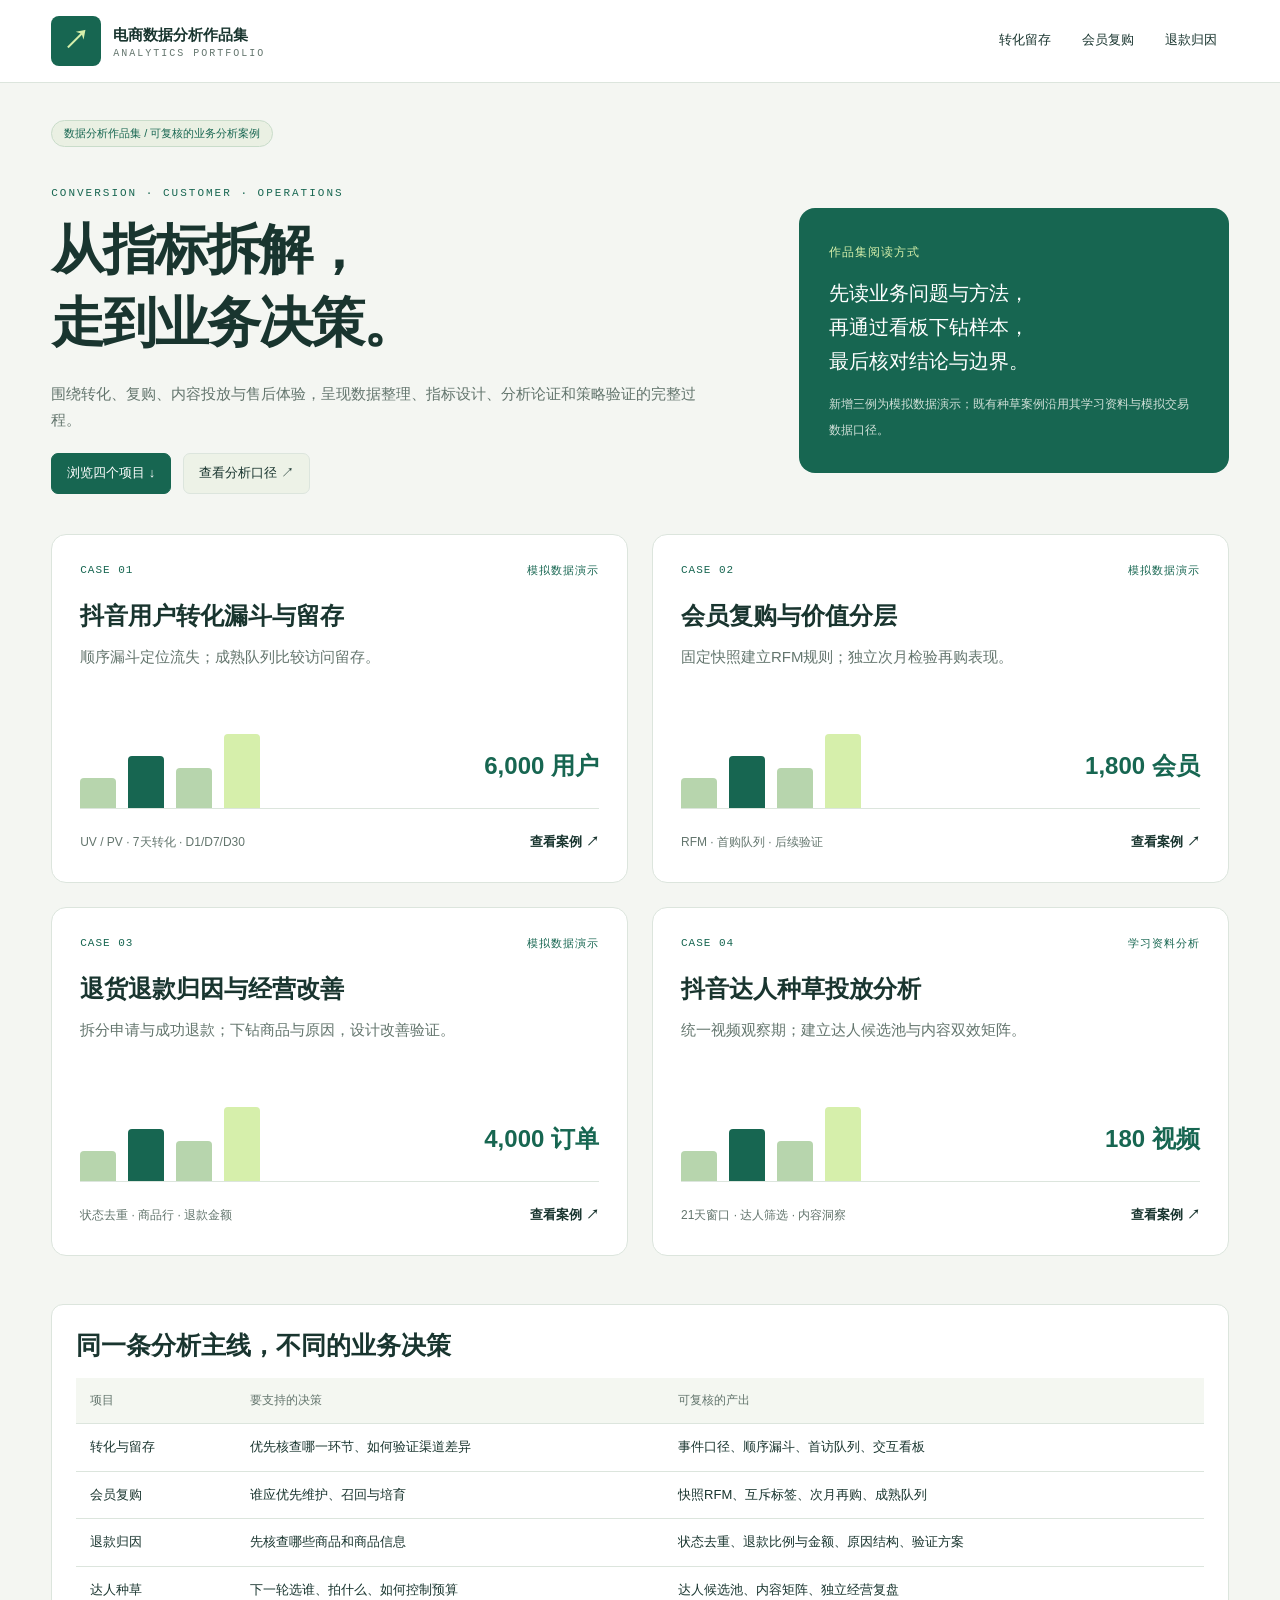
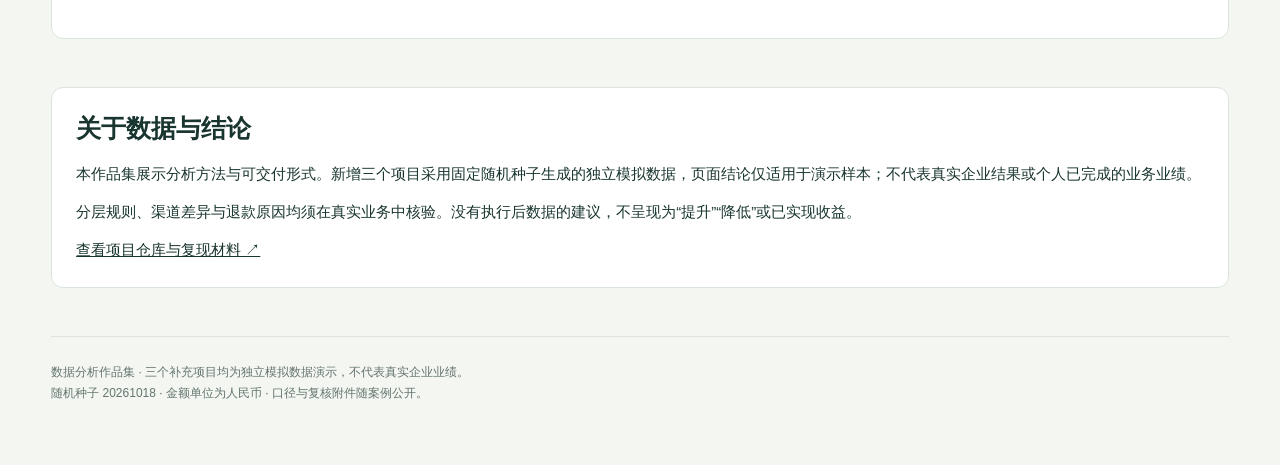
==== index.html @ 02dd7958 "Publish three synthetic analysis cases" ====
<!doctype html><html lang="zh-CN"><head><meta charset="utf-8"><meta name="viewport" content="width=device-width,initial-scale=1"><meta name="description" content="匿名化数据分析作品集；三个补充项目均为可复核的模拟数据演示。"><title>电商数据分析作品集｜业务案例与看板</title><link rel="stylesheet" href="style.css"></head><body><header><a class="brand" href="index.html"><b>↗</b><span>电商数据分析作品集<small>ANALYTICS PORTFOLIO</small></span></a><nav><a class="" href="funnel.html">转化留存</a><a class="" href="members.html">会员复购</a><a class="" href="refunds.html">退款归因</a></nav></header><main><div class="badge">数据分析作品集 / 可复核的业务分析案例</div><section class="hero hub-hero"><div><div class="eyebrow">CONVERSION · CUSTOMER · OPERATIONS</div><h1>从指标拆解，<br>走到业务决策。</h1><p>围绕转化、复购、内容投放与售后体验，呈现数据整理、指标设计、分析论证和策略验证的完整过程。</p><div class="actions"><a class="btn" href="#projects">浏览四个项目 ↓</a><a class="download" href="metric-definitions.md">查看分析口径 ↗</a></div></div><aside><span>作品集阅读方式</span><p>先读业务问题与方法，<br>再通过看板下钻样本，<br>最后核对结论与边界。</p><small>新增三例为模拟数据演示；既有种草案例沿用其学习资料与模拟交易数据口径。</small></aside></section><section id="projects" class="project-grid"><a class="project" href="funnel.html"><div class="project-top"><span>CASE 01</span><span>模拟数据演示</span></div><h2>抖音用户转化漏斗与留存</h2><p>顺序漏斗定位流失；成熟队列比较访问留存。</p><div class="mini-viz"><i style="height:36%"></i><i style="height:62%"></i><i style="height:48%"></i><i style="height:88%"></i><strong>6,000 用户</strong></div><div class="project-foot"><small>UV / PV · 7天转化 · D1/D7/D30</small><b>查看案例 ↗</b></div></a><a class="project" href="members.html"><div class="project-top"><span>CASE 02</span><span>模拟数据演示</span></div><h2>会员复购与价值分层</h2><p>固定快照建立RFM规则；独立次月检验再购表现。</p><div class="mini-viz"><i style="height:36%"></i><i style="height:62%"></i><i style="height:48%"></i><i style="height:88%"></i><strong>1,800 会员</strong></div><div class="project-foot"><small>RFM · 首购队列 · 后续验证</small><b>查看案例 ↗</b></div></a><a class="project" href="refunds.html"><div class="project-top"><span>CASE 03</span><span>模拟数据演示</span></div><h2>退货退款归因与经营改善</h2><p>拆分申请与成功退款；下钻商品与原因，设计改善验证。</p><div class="mini-viz"><i style="height:36%"></i><i style="height:62%"></i><i style="height:48%"></i><i style="height:88%"></i><strong>4,000 订单</strong></div><div class="project-foot"><small>状态去重 · 商品行 · 退款金额</small><b>查看案例 ↗</b></div></a><a class="project" href="https://oi-ctfsky.github.io/outdoor-seeding-analysis/"><div class="project-top"><span>CASE 04</span><span>学习资料分析</span></div><h2>抖音达人种草投放分析</h2><p>统一视频观察期；建立达人候选池与内容双效矩阵。</p><div class="mini-viz"><i style="height:36%"></i><i style="height:62%"></i><i style="height:48%"></i><i style="height:88%"></i><strong>180 视频</strong></div><div class="project-foot"><small>21天窗口 · 达人筛选 · 内容洞察</small><b>查看案例 ↗</b></div></a></section><section class="section panel"><h2>同一条分析主线，不同的业务决策</h2><div class="table-wrap"><table><thead><tr><th>项目</th><th>要支持的决策</th><th>可复核的产出</th></tr></thead><tbody><tr><td>转化与留存</td><td>优先核查哪一环节、如何验证渠道差异</td><td>事件口径、顺序漏斗、首访队列、交互看板</td></tr><tr><td>会员复购</td><td>谁应优先维护、召回与培育</td><td>快照RFM、互斥标签、次月再购、成熟队列</td></tr><tr><td>退款归因</td><td>先核查哪些商品和商品信息</td><td>状态去重、退款比例与金额、原因结构、验证方案</td></tr><tr><td>达人种草</td><td>下一轮选谁、拍什么、如何控制预算</td><td>达人候选池、内容矩阵、独立经营复盘</td></tr></tbody></table></div></section><section class="section panel"><h2>关于数据与结论</h2><p>本作品集展示分析方法与可交付形式。新增三个项目采用固定随机种子生成的独立模拟数据，页面结论仅适用于演示样本；不代表真实企业结果或个人已完成的业务业绩。</p><p>分层规则、渠道差异与退款原因均须在真实业务中核验。没有执行后数据的建议，不呈现为“提升”“降低”或已实现收益。</p><a href="https://github.com/OI-CTFsky/ecommerce-analysis-portfolio">查看项目仓库与复现材料 ↗</a></section><footer>数据分析作品集 · 三个补充项目均为独立模拟数据演示，不代表真实企业业绩。<br>随机种子 20261018 · 金额单位为人民币 · 口径与复核附件随案例公开。</footer></main></body></html>
---- style.css ----
:root{--bg:#f4f6f2;--ink:#19352f;--muted:#63756d;--green:#176651;--lime:#d6efab;--line:#dce5dd;--red:#a44335}*{box-sizing:border-box}html{scroll-behavior:smooth}body{margin:0;background:var(--bg);color:var(--ink);font:15px/1.75 'Microsoft YaHei','PingFang SC',sans-serif}a{color:inherit}header{position:sticky;top:0;z-index:10;background:#ffffffef;border-bottom:1px solid var(--line);padding:16px 4vw;display:flex;justify-content:space-between;align-items:center;backdrop-filter:blur(12px)}.brand{display:flex;align-items:center;gap:12px;text-decoration:none;font-weight:700}.brand>b{background:var(--green);color:var(--lime);padding:2px 12px;border-radius:8px;font-size:26px}.brand small{display:block;font:10px monospace;letter-spacing:2px;color:var(--muted)}nav{display:flex;gap:7px}nav a{font-size:13px;text-decoration:none;padding:7px 12px;border-radius:6px}nav a.active,nav a:hover{background:#e3eee4;color:var(--green)}main{max-width:1360px;padding:36px 4vw 60px;margin:auto}h1,h2,h3{line-height:1.35}h1{font-size:clamp(32px,4.3vw,54px);letter-spacing:-2px;margin:14px 0 22px}h2{font-size:25px;margin:0 0 15px}h3{font-size:17px;margin:0 0 12px}p{margin:12px 0}small,.note{font-size:12px;color:var(--muted)}.back{display:block;font-size:12px;color:var(--muted);margin-bottom:20px;text-decoration:none}.badge{font-size:11px;display:inline-block;border:1px solid #c9dcca;border-radius:30px;padding:3px 12px;color:var(--green);background:#eaf0e3}.eyebrow{font:11px monospace;color:var(--green);letter-spacing:2px}.hero{display:grid;grid-template-columns:1.6fr 1fr;gap:60px;padding:40px 0;align-items:center}.hero p{color:var(--muted);max-width:650px}.hero aside{padding:30px;border-radius:16px;background:var(--green);color:#fff}.hero aside span{font-size:12px;letter-spacing:1px;color:var(--lime)}.hero aside p{font-size:20px;line-height:1.7;color:white}.hero aside small{color:#d0e0d8}.actions{display:flex;align-items:center;gap:12px;flex-wrap:wrap;margin-top:20px}.btn,button,.download{font:inherit;border:1px solid var(--line);border-radius:7px;padding:8px 15px;background:white;color:var(--ink);cursor:pointer;text-decoration:none;font-size:13px}.btn{background:var(--green);color:white;border-color:var(--green)}.download{background:#edf2e7}.download:hover,button:hover{border-color:var(--green)}a:focus-visible,button:focus-visible,input:focus-visible,select:focus-visible{outline:3px solid #8bc4a5;outline-offset:3px}.kpis{display:grid;grid-template-columns:repeat(4,1fr);gap:15px;margin:20px 0}.kpi,.panel{background:white;border:1px solid var(--line);border-radius:12px;padding:24px}.kpi span{font-size:13px;color:var(--muted)}.kpi strong{display:block;font-size:31px;line-height:1.8;font-weight:600;letter-spacing:-1px}.kpi small{display:block}.toc{display:flex;gap:25px;flex-wrap:wrap;padding:18px 0;border-block:1px solid var(--line);font-size:13px}.toc a{text-decoration:none}.section{margin:48px 0;scroll-margin-top:100px}.section-head{display:flex;gap:16px;align-items:baseline;border-bottom:1px solid var(--line);margin-bottom:20px}.section-head>span{font:10px monospace;letter-spacing:1px;color:var(--green)}.two{display:grid;grid-template-columns:1fr 1fr;gap:20px}.finding{border-left:3px solid var(--green);padding:16px 24px;margin:20px 0;background:#e9f0e4;border-radius:0 9px 9px 0}.finding b{font-size:14px}.finding p{margin:7px 0}.table-wrap{overflow:auto;max-width:100%}table{border-collapse:collapse;width:100%;font-size:13px}th,td{text-align:left;padding:12px 14px;border-bottom:1px solid var(--line);vertical-align:top}th{font-size:12px;color:var(--muted);background:#f4f7f1;font-weight:500}tr:last-child td{border-bottom:0}td:first-child{font-weight:500}tr:hover td{background:#f5f8f2}.filters{display:flex;align-items:end;gap:12px;flex-wrap:wrap;padding:20px;border:1px solid var(--line);border-radius:12px;background:white}label{display:block;font-size:12px;color:var(--muted)}input,select{display:block;font:inherit;font-size:13px;color:var(--ink);background:white;border:1px solid #cddbd0;padding:9px 10px;border-radius:6px;min-width:140px;margin-top:5px}input[type=search]{min-width:230px}.error{color:var(--red)}.empty{padding:45px;text-align:center;color:var(--muted)}.chart-panel{background:white;border:1px solid var(--line);padding:24px;border-radius:12px;margin:20px 0}.bar-row{display:grid;grid-template-columns:140px 1fr 125px;gap:12px;align-items:center;margin:17px 0;font-size:13px}.bar-track{height:25px;background:#edf3e8;border-radius:4px;overflow:hidden}.bar-track i{display:block;background:var(--green);height:100%;border-radius:4px;min-width:1px}.bar-value{text-align:right;font-variant-numeric:tabular-nums}.bar-row small{display:block}.bar-button{border:0;padding:0;text-align:left;background:transparent;color:var(--green);text-decoration:underline}.drill{border:0;padding:0;background:transparent;color:var(--green);font-size:13px;text-decoration:underline;text-underline-offset:3px}.tag{background:#e8efe2;color:var(--green);border-radius:15px;padding:3px 10px;font-size:11px}.heat{display:block;padding:7px 12px;border-radius:4px;white-space:nowrap;font-variant-numeric:tabular-nums}.pill-tabs{display:flex;gap:6px;margin:15px 0;flex-wrap:wrap}.pill-tabs button.active{color:white;background:var(--green);border-color:var(--green)}details{margin:20px 0}summary{cursor:pointer;color:var(--green);font-size:14px}.pager{display:flex;gap:15px;align-items:center;margin:15px 0}.project-grid{display:grid;grid-template-columns:1fr 1fr;gap:24px;scroll-margin-top:100px}.project{display:block;text-decoration:none;background:white;border:1px solid var(--line);border-radius:15px;padding:28px;transition:transform .15s,box-shadow .15s}.project:hover{transform:translateY(-3px);box-shadow:0 10px 25px #21442c12}.project-top,.project-foot{display:flex;justify-content:space-between;gap:12px;align-items:center}.project-top{font:11px monospace;color:var(--green);letter-spacing:1px}.project h2{margin:22px 0 12px;font-size:24px}.project p{color:var(--muted);min-height:50px}.project-foot b{font-size:13px;white-space:nowrap}.mini-viz{display:flex;gap:12px;height:100px;align-items:end;padding:15px 0 0;margin:15px 0 22px;border-bottom:1px solid var(--line)}.mini-viz i{width:36px;background:#b7d5ad;border-radius:4px 4px 0 0}.mini-viz i:nth-child(2){background:var(--green)}.mini-viz i:nth-child(4){background:var(--lime)}.mini-viz strong{margin-left:auto;align-self:center;font-size:24px;color:var(--green)}footer{padding-top:25px;border-top:1px solid var(--line);font-size:12px;color:var(--muted)}#detail{scroll-margin-top:100px}#detail:empty{display:none}.negative{color:var(--red)}@media(max-width:900px){.hero{grid-template-columns:1fr;gap:20px}.hero aside p{font-size:17px}.kpis{grid-template-columns:1fr 1fr}.two{grid-template-columns:1fr}header{align-items:start;gap:10px}.brand small{display:none}.brand{font-size:13px}nav a{padding:5px;font-size:12px}.project-grid{gap:14px}.project{padding:20px}.project h2{font-size:21px}.project-foot{align-items:start;flex-direction:column}}@media(max-width:600px){main{padding:25px 16px}.hero{padding:25px 0}.hero aside{padding:22px}.project-grid{grid-template-columns:1fr}.kpi,.panel,.chart-panel{padding:17px}.kpi strong{font-size:24px}.kpis{gap:9px}.section-head{display:block}.section-head h2{font-size:22px;margin-top:8px}.bar-row{grid-template-columns:100px 1fr 90px;gap:8px;font-size:12px}.toc{gap:15px}.brand>b{font-size:18px;padding:3px 8px}nav{gap:2px}.filters input,.filters select{min-width:120px}.filters{padding:15px}.hub-hero h1{font-size:39px}.section{margin:36px 0}th,td{padding:10px;white-space:nowrap}}@media print{header,.toc,.actions,.filters,button,.back{display:none!important}body{background:white;font-size:11px}main{padding:0;max-width:none}.hero{gap:20px;grid-template-columns:1.3fr 1fr;padding:10px 0}h1{font-size:30px}.hero aside p{font-size:14px}.hero aside{background:#edf2e7;color:#19352f}.hero aside p,.hero aside small{color:#19352f}.section{margin:22px 0}.panel,.chart-panel,.finding{break-inside:avoid}.kpi{padding:12px}.kpi strong{font-size:23px}table{font-size:10px}th,td{padding:7px}a{text-decoration:none}.two{grid-template-columns:1fr}.kpis{grid-template-columns:repeat(4,1fr)}}
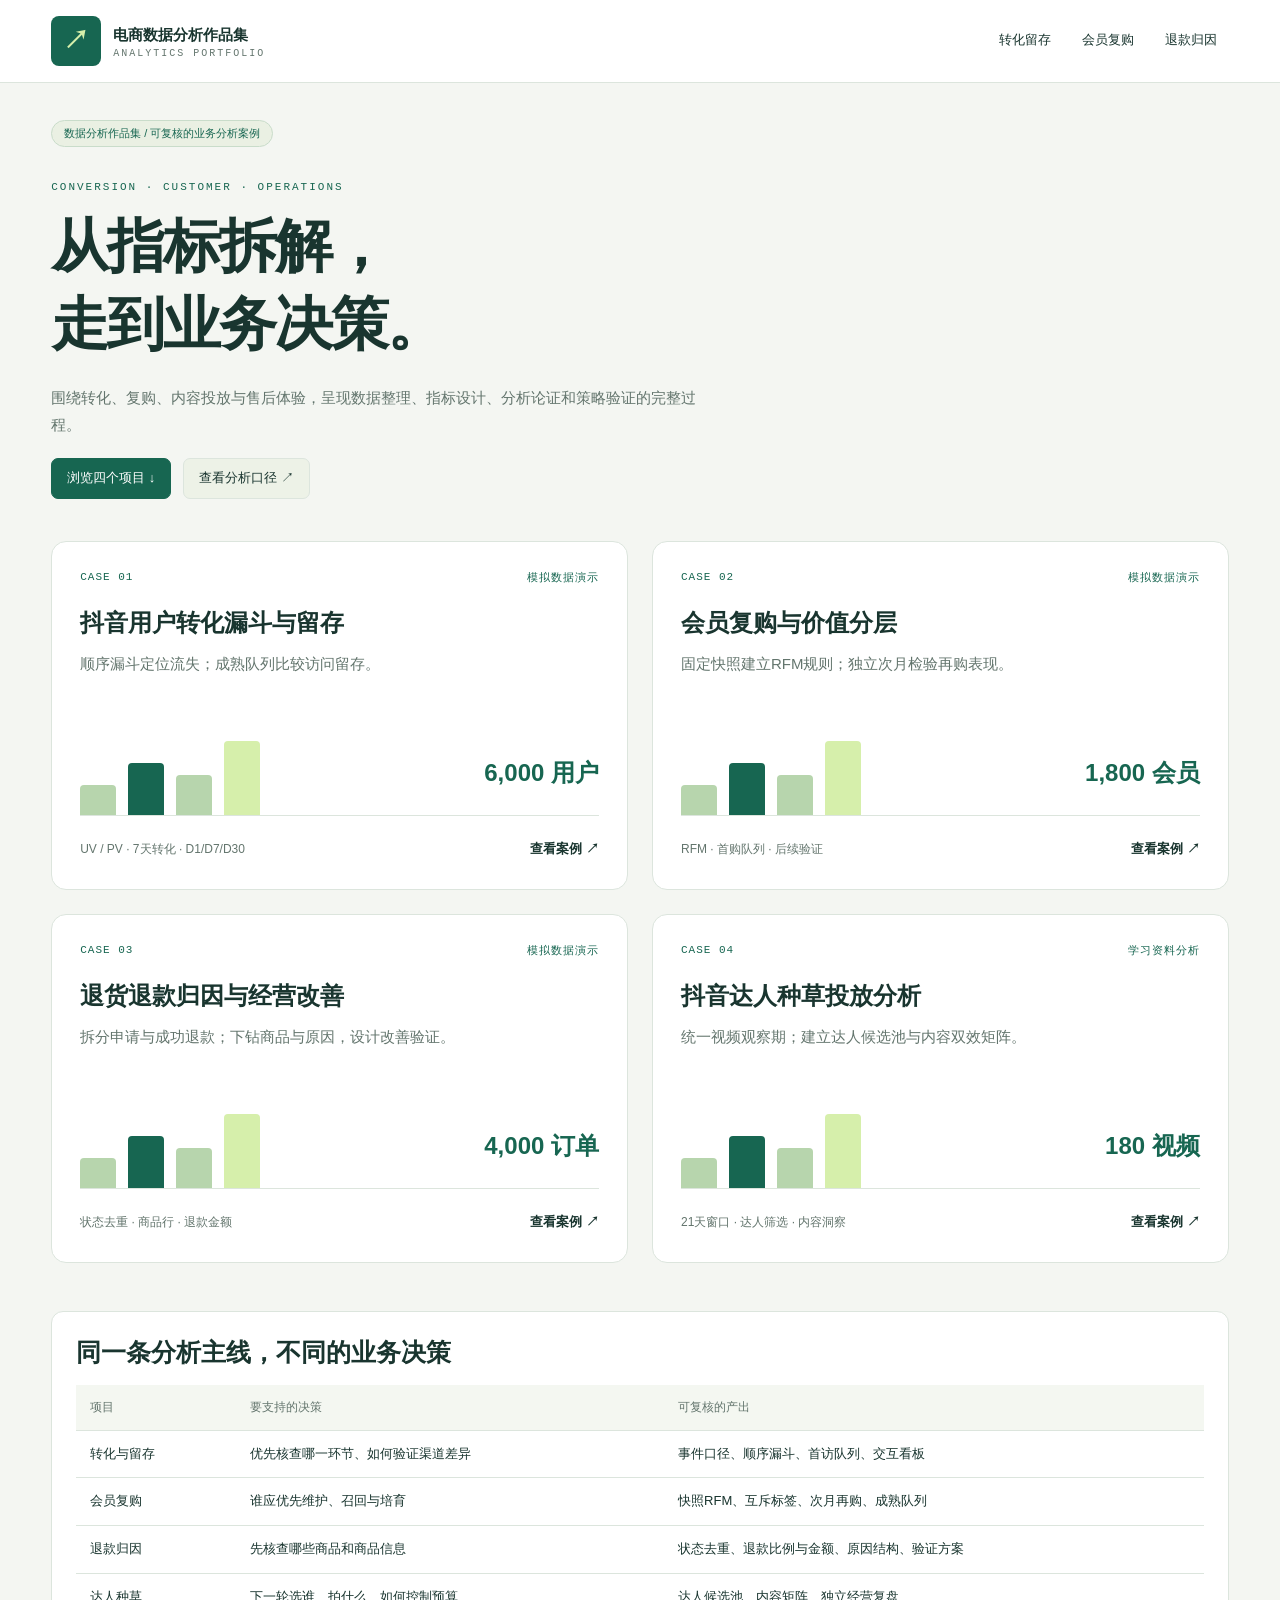
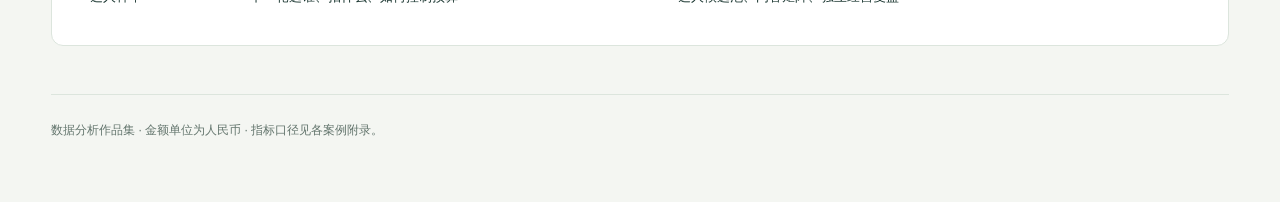
==== commit e12dbb3b: "Simplify portfolio presentation" ====
--- a/index.html
+++ b/index.html
@@ -1 +1 @@
-<!doctype html><html lang="zh-CN"><head><meta charset="utf-8"><meta name="viewport" content="width=device-width,initial-scale=1"><meta name="description" content="匿名化数据分析作品集；三个补充项目均为可复核的模拟数据演示。"><title>电商数据分析作品集｜业务案例与看板</title><link rel="stylesheet" href="style.css"></head><body><header><a class="brand" href="index.html"><b>↗</b><span>电商数据分析作品集<small>ANALYTICS PORTFOLIO</small></span></a><nav><a class="" href="funnel.html">转化留存</a><a class="" href="members.html">会员复购</a><a class="" href="refunds.html">退款归因</a></nav></header><main><div class="badge">数据分析作品集 / 可复核的业务分析案例</div><section class="hero hub-hero"><div><div class="eyebrow">CONVERSION · CUSTOMER · OPERATIONS</div><h1>从指标拆解，<br>走到业务决策。</h1><p>围绕转化、复购、内容投放与售后体验，呈现数据整理、指标设计、分析论证和策略验证的完整过程。</p><div class="actions"><a class="btn" href="#projects">浏览四个项目 ↓</a><a class="download" href="metric-definitions.md">查看分析口径 ↗</a></div></div><aside><span>作品集阅读方式</span><p>先读业务问题与方法，<br>再通过看板下钻样本，<br>最后核对结论与边界。</p><small>新增三例为模拟数据演示；既有种草案例沿用其学习资料与模拟交易数据口径。</small></aside></section><section id="projects" class="project-grid"><a class="project" href="funnel.html"><div class="project-top"><span>CASE 01</span><span>模拟数据演示</span></div><h2>抖音用户转化漏斗与留存</h2><p>顺序漏斗定位流失；成熟队列比较访问留存。</p><div class="mini-viz"><i style="height:36%"></i><i style="height:62%"></i><i style="height:48%"></i><i style="height:88%"></i><strong>6,000 用户</strong></div><div class="project-foot"><small>UV / PV · 7天转化 · D1/D7/D30</small><b>查看案例 ↗</b></div></a><a class="project" href="members.html"><div class="project-top"><span>CASE 02</span><span>模拟数据演示</span></div><h2>会员复购与价值分层</h2><p>固定快照建立RFM规则；独立次月检验再购表现。</p><div class="mini-viz"><i style="height:36%"></i><i style="height:62%"></i><i style="height:48%"></i><i style="height:88%"></i><strong>1,800 会员</strong></div><div class="project-foot"><small>RFM · 首购队列 · 后续验证</small><b>查看案例 ↗</b></div></a><a class="project" href="refunds.html"><div class="project-top"><span>CASE 03</span><span>模拟数据演示</span></div><h2>退货退款归因与经营改善</h2><p>拆分申请与成功退款；下钻商品与原因，设计改善验证。</p><div class="mini-viz"><i style="height:36%"></i><i style="height:62%"></i><i style="height:48%"></i><i style="height:88%"></i><strong>4,000 订单</strong></div><div class="project-foot"><small>状态去重 · 商品行 · 退款金额</small><b>查看案例 ↗</b></div></a><a class="project" href="https://oi-ctfsky.github.io/outdoor-seeding-analysis/"><div class="project-top"><span>CASE 04</span><span>学习资料分析</span></div><h2>抖音达人种草投放分析</h2><p>统一视频观察期；建立达人候选池与内容双效矩阵。</p><div class="mini-viz"><i style="height:36%"></i><i style="height:62%"></i><i style="height:48%"></i><i style="height:88%"></i><strong>180 视频</strong></div><div class="project-foot"><small>21天窗口 · 达人筛选 · 内容洞察</small><b>查看案例 ↗</b></div></a></section><section class="section panel"><h2>同一条分析主线，不同的业务决策</h2><div class="table-wrap"><table><thead><tr><th>项目</th><th>要支持的决策</th><th>可复核的产出</th></tr></thead><tbody><tr><td>转化与留存</td><td>优先核查哪一环节、如何验证渠道差异</td><td>事件口径、顺序漏斗、首访队列、交互看板</td></tr><tr><td>会员复购</td><td>谁应优先维护、召回与培育</td><td>快照RFM、互斥标签、次月再购、成熟队列</td></tr><tr><td>退款归因</td><td>先核查哪些商品和商品信息</td><td>状态去重、退款比例与金额、原因结构、验证方案</td></tr><tr><td>达人种草</td><td>下一轮选谁、拍什么、如何控制预算</td><td>达人候选池、内容矩阵、独立经营复盘</td></tr></tbody></table></div></section><section class="section panel"><h2>关于数据与结论</h2><p>本作品集展示分析方法与可交付形式。新增三个项目采用固定随机种子生成的独立模拟数据，页面结论仅适用于演示样本；不代表真实企业结果或个人已完成的业务业绩。</p><p>分层规则、渠道差异与退款原因均须在真实业务中核验。没有执行后数据的建议，不呈现为“提升”“降低”或已实现收益。</p><a href="https://github.com/OI-CTFsky/ecommerce-analysis-portfolio">查看项目仓库与复现材料 ↗</a></section><footer>数据分析作品集 · 三个补充项目均为独立模拟数据演示，不代表真实企业业绩。<br>随机种子 20261018 · 金额单位为人民币 · 口径与复核附件随案例公开。</footer></main></body></html>+<!doctype html><html lang="zh-CN"><head><meta charset="utf-8"><meta name="viewport" content="width=device-width,initial-scale=1"><meta name="description" content="电商数据分析作品集：转化留存、会员复购、退款归因与达人投放。"><title>电商数据分析作品集｜业务案例与看板</title><link rel="stylesheet" href="style.css"></head><body><header><a class="brand" href="index.html"><b>↗</b><span>电商数据分析作品集<small>ANALYTICS PORTFOLIO</small></span></a><nav><a class="" href="funnel.html">转化留存</a><a class="" href="members.html">会员复购</a><a class="" href="refunds.html">退款归因</a></nav></header><main><div class="badge">数据分析作品集 / 可复核的业务分析案例</div><section class="hero hub-hero"><div><div class="eyebrow">CONVERSION · CUSTOMER · OPERATIONS</div><h1>从指标拆解，<br>走到业务决策。</h1><p>围绕转化、复购、内容投放与售后体验，呈现数据整理、指标设计、分析论证和策略验证的完整过程。</p><div class="actions"><a class="btn" href="#projects">浏览四个项目 ↓</a><a class="download" href="metric-definitions.md">查看分析口径 ↗</a></div></div></section><section id="projects" class="project-grid"><a class="project" href="funnel.html"><div class="project-top"><span>CASE 01</span><span>模拟数据演示</span></div><h2>抖音用户转化漏斗与留存</h2><p>顺序漏斗定位流失；成熟队列比较访问留存。</p><div class="mini-viz"><i style="height:36%"></i><i style="height:62%"></i><i style="height:48%"></i><i style="height:88%"></i><strong>6,000 用户</strong></div><div class="project-foot"><small>UV / PV · 7天转化 · D1/D7/D30</small><b>查看案例 ↗</b></div></a><a class="project" href="members.html"><div class="project-top"><span>CASE 02</span><span>模拟数据演示</span></div><h2>会员复购与价值分层</h2><p>固定快照建立RFM规则；独立次月检验再购表现。</p><div class="mini-viz"><i style="height:36%"></i><i style="height:62%"></i><i style="height:48%"></i><i style="height:88%"></i><strong>1,800 会员</strong></div><div class="project-foot"><small>RFM · 首购队列 · 后续验证</small><b>查看案例 ↗</b></div></a><a class="project" href="refunds.html"><div class="project-top"><span>CASE 03</span><span>模拟数据演示</span></div><h2>退货退款归因与经营改善</h2><p>拆分申请与成功退款；下钻商品与原因，设计改善验证。</p><div class="mini-viz"><i style="height:36%"></i><i style="height:62%"></i><i style="height:48%"></i><i style="height:88%"></i><strong>4,000 订单</strong></div><div class="project-foot"><small>状态去重 · 商品行 · 退款金额</small><b>查看案例 ↗</b></div></a><a class="project" href="https://oi-ctfsky.github.io/outdoor-seeding-analysis/"><div class="project-top"><span>CASE 04</span><span>学习资料分析</span></div><h2>抖音达人种草投放分析</h2><p>统一视频观察期；建立达人候选池与内容双效矩阵。</p><div class="mini-viz"><i style="height:36%"></i><i style="height:62%"></i><i style="height:48%"></i><i style="height:88%"></i><strong>180 视频</strong></div><div class="project-foot"><small>21天窗口 · 达人筛选 · 内容洞察</small><b>查看案例 ↗</b></div></a></section><section class="section panel"><h2>同一条分析主线，不同的业务决策</h2><div class="table-wrap"><table><thead><tr><th>项目</th><th>要支持的决策</th><th>可复核的产出</th></tr></thead><tbody><tr><td>转化与留存</td><td>优先核查哪一环节、如何验证渠道差异</td><td>事件口径、顺序漏斗、首访队列、交互看板</td></tr><tr><td>会员复购</td><td>谁应优先维护、召回与培育</td><td>快照RFM、互斥标签、次月再购、成熟队列</td></tr><tr><td>退款归因</td><td>先核查哪些商品和商品信息</td><td>状态去重、退款比例与金额、原因结构、验证方案</td></tr><tr><td>达人种草</td><td>下一轮选谁、拍什么、如何控制预算</td><td>达人候选池、内容矩阵、独立经营复盘</td></tr></tbody></table></div></section><footer>数据分析作品集 · 金额单位为人民币 · 指标口径见各案例附录。</footer></main></body></html>
--- a/style.css
+++ b/style.css
@@ -1 +1,3 @@
 :root{--bg:#f4f6f2;--ink:#19352f;--muted:#63756d;--green:#176651;--lime:#d6efab;--line:#dce5dd;--red:#a44335}*{box-sizing:border-box}html{scroll-behavior:smooth}body{margin:0;background:var(--bg);color:var(--ink);font:15px/1.75 'Microsoft YaHei','PingFang SC',sans-serif}a{color:inherit}header{position:sticky;top:0;z-index:10;background:#ffffffef;border-bottom:1px solid var(--line);padding:16px 4vw;display:flex;justify-content:space-between;align-items:center;backdrop-filter:blur(12px)}.brand{display:flex;align-items:center;gap:12px;text-decoration:none;font-weight:700}.brand>b{background:var(--green);color:var(--lime);padding:2px 12px;border-radius:8px;font-size:26px}.brand small{display:block;font:10px monospace;letter-spacing:2px;color:var(--muted)}nav{display:flex;gap:7px}nav a{font-size:13px;text-decoration:none;padding:7px 12px;border-radius:6px}nav a.active,nav a:hover{background:#e3eee4;color:var(--green)}main{max-width:1360px;padding:36px 4vw 60px;margin:auto}h1,h2,h3{line-height:1.35}h1{font-size:clamp(32px,4.3vw,54px);letter-spacing:-2px;margin:14px 0 22px}h2{font-size:25px;margin:0 0 15px}h3{font-size:17px;margin:0 0 12px}p{margin:12px 0}small,.note{font-size:12px;color:var(--muted)}.back{display:block;font-size:12px;color:var(--muted);margin-bottom:20px;text-decoration:none}.badge{font-size:11px;display:inline-block;border:1px solid #c9dcca;border-radius:30px;padding:3px 12px;color:var(--green);background:#eaf0e3}.eyebrow{font:11px monospace;color:var(--green);letter-spacing:2px}.hero{display:grid;grid-template-columns:1.6fr 1fr;gap:60px;padding:40px 0;align-items:center}.hero p{color:var(--muted);max-width:650px}.hero aside{padding:30px;border-radius:16px;background:var(--green);color:#fff}.hero aside span{font-size:12px;letter-spacing:1px;color:var(--lime)}.hero aside p{font-size:20px;line-height:1.7;color:white}.hero aside small{color:#d0e0d8}.actions{display:flex;align-items:center;gap:12px;flex-wrap:wrap;margin-top:20px}.btn,button,.download{font:inherit;border:1px solid var(--line);border-radius:7px;padding:8px 15px;background:white;color:var(--ink);cursor:pointer;text-decoration:none;font-size:13px}.btn{background:var(--green);color:white;border-color:var(--green)}.download{background:#edf2e7}.download:hover,button:hover{border-color:var(--green)}a:focus-visible,button:focus-visible,input:focus-visible,select:focus-visible{outline:3px solid #8bc4a5;outline-offset:3px}.kpis{display:grid;grid-template-columns:repeat(4,1fr);gap:15px;margin:20px 0}.kpi,.panel{background:white;border:1px solid var(--line);border-radius:12px;padding:24px}.kpi span{font-size:13px;color:var(--muted)}.kpi strong{display:block;font-size:31px;line-height:1.8;font-weight:600;letter-spacing:-1px}.kpi small{display:block}.toc{display:flex;gap:25px;flex-wrap:wrap;padding:18px 0;border-block:1px solid var(--line);font-size:13px}.toc a{text-decoration:none}.section{margin:48px 0;scroll-margin-top:100px}.section-head{display:flex;gap:16px;align-items:baseline;border-bottom:1px solid var(--line);margin-bottom:20px}.section-head>span{font:10px monospace;letter-spacing:1px;color:var(--green)}.two{display:grid;grid-template-columns:1fr 1fr;gap:20px}.finding{border-left:3px solid var(--green);padding:16px 24px;margin:20px 0;background:#e9f0e4;border-radius:0 9px 9px 0}.finding b{font-size:14px}.finding p{margin:7px 0}.table-wrap{overflow:auto;max-width:100%}table{border-collapse:collapse;width:100%;font-size:13px}th,td{text-align:left;padding:12px 14px;border-bottom:1px solid var(--line);vertical-align:top}th{font-size:12px;color:var(--muted);background:#f4f7f1;font-weight:500}tr:last-child td{border-bottom:0}td:first-child{font-weight:500}tr:hover td{background:#f5f8f2}.filters{display:flex;align-items:end;gap:12px;flex-wrap:wrap;padding:20px;border:1px solid var(--line);border-radius:12px;background:white}label{display:block;font-size:12px;color:var(--muted)}input,select{display:block;font:inherit;font-size:13px;color:var(--ink);background:white;border:1px solid #cddbd0;padding:9px 10px;border-radius:6px;min-width:140px;margin-top:5px}input[type=search]{min-width:230px}.error{color:var(--red)}.empty{padding:45px;text-align:center;color:var(--muted)}.chart-panel{background:white;border:1px solid var(--line);padding:24px;border-radius:12px;margin:20px 0}.bar-row{display:grid;grid-template-columns:140px 1fr 125px;gap:12px;align-items:center;margin:17px 0;font-size:13px}.bar-track{height:25px;background:#edf3e8;border-radius:4px;overflow:hidden}.bar-track i{display:block;background:var(--green);height:100%;border-radius:4px;min-width:1px}.bar-value{text-align:right;font-variant-numeric:tabular-nums}.bar-row small{display:block}.bar-button{border:0;padding:0;text-align:left;background:transparent;color:var(--green);text-decoration:underline}.drill{border:0;padding:0;background:transparent;color:var(--green);font-size:13px;text-decoration:underline;text-underline-offset:3px}.tag{background:#e8efe2;color:var(--green);border-radius:15px;padding:3px 10px;font-size:11px}.heat{display:block;padding:7px 12px;border-radius:4px;white-space:nowrap;font-variant-numeric:tabular-nums}.pill-tabs{display:flex;gap:6px;margin:15px 0;flex-wrap:wrap}.pill-tabs button.active{color:white;background:var(--green);border-color:var(--green)}details{margin:20px 0}summary{cursor:pointer;color:var(--green);font-size:14px}.pager{display:flex;gap:15px;align-items:center;margin:15px 0}.project-grid{display:grid;grid-template-columns:1fr 1fr;gap:24px;scroll-margin-top:100px}.project{display:block;text-decoration:none;background:white;border:1px solid var(--line);border-radius:15px;padding:28px;transition:transform .15s,box-shadow .15s}.project:hover{transform:translateY(-3px);box-shadow:0 10px 25px #21442c12}.project-top,.project-foot{display:flex;justify-content:space-between;gap:12px;align-items:center}.project-top{font:11px monospace;color:var(--green);letter-spacing:1px}.project h2{margin:22px 0 12px;font-size:24px}.project p{color:var(--muted);min-height:50px}.project-foot b{font-size:13px;white-space:nowrap}.mini-viz{display:flex;gap:12px;height:100px;align-items:end;padding:15px 0 0;margin:15px 0 22px;border-bottom:1px solid var(--line)}.mini-viz i{width:36px;background:#b7d5ad;border-radius:4px 4px 0 0}.mini-viz i:nth-child(2){background:var(--green)}.mini-viz i:nth-child(4){background:var(--lime)}.mini-viz strong{margin-left:auto;align-self:center;font-size:24px;color:var(--green)}footer{padding-top:25px;border-top:1px solid var(--line);font-size:12px;color:var(--muted)}#detail{scroll-margin-top:100px}#detail:empty{display:none}.negative{color:var(--red)}@media(max-width:900px){.hero{grid-template-columns:1fr;gap:20px}.hero aside p{font-size:17px}.kpis{grid-template-columns:1fr 1fr}.two{grid-template-columns:1fr}header{align-items:start;gap:10px}.brand small{display:none}.brand{font-size:13px}nav a{padding:5px;font-size:12px}.project-grid{gap:14px}.project{padding:20px}.project h2{font-size:21px}.project-foot{align-items:start;flex-direction:column}}@media(max-width:600px){main{padding:25px 16px}.hero{padding:25px 0}.hero aside{padding:22px}.project-grid{grid-template-columns:1fr}.kpi,.panel,.chart-panel{padding:17px}.kpi strong{font-size:24px}.kpis{gap:9px}.section-head{display:block}.section-head h2{font-size:22px;margin-top:8px}.bar-row{grid-template-columns:100px 1fr 90px;gap:8px;font-size:12px}.toc{gap:15px}.brand>b{font-size:18px;padding:3px 8px}nav{gap:2px}.filters input,.filters select{min-width:120px}.filters{padding:15px}.hub-hero h1{font-size:39px}.section{margin:36px 0}th,td{padding:10px;white-space:nowrap}}@media print{header,.toc,.actions,.filters,button,.back{display:none!important}body{background:white;font-size:11px}main{padding:0;max-width:none}.hero{gap:20px;grid-template-columns:1.3fr 1fr;padding:10px 0}h1{font-size:30px}.hero aside p{font-size:14px}.hero aside{background:#edf2e7;color:#19352f}.hero aside p,.hero aside small{color:#19352f}.section{margin:22px 0}.panel,.chart-panel,.finding{break-inside:avoid}.kpi{padding:12px}.kpi strong{font-size:23px}table{font-size:10px}th,td{padding:7px}a{text-decoration:none}.two{grid-template-columns:1fr}.kpis{grid-template-columns:repeat(4,1fr)}}
+
+.hub-hero{grid-template-columns:1fr;max-width:950px;padding:34px 0 42px}.hub-hero h1{font-size:clamp(34px,4.6vw,58px)}
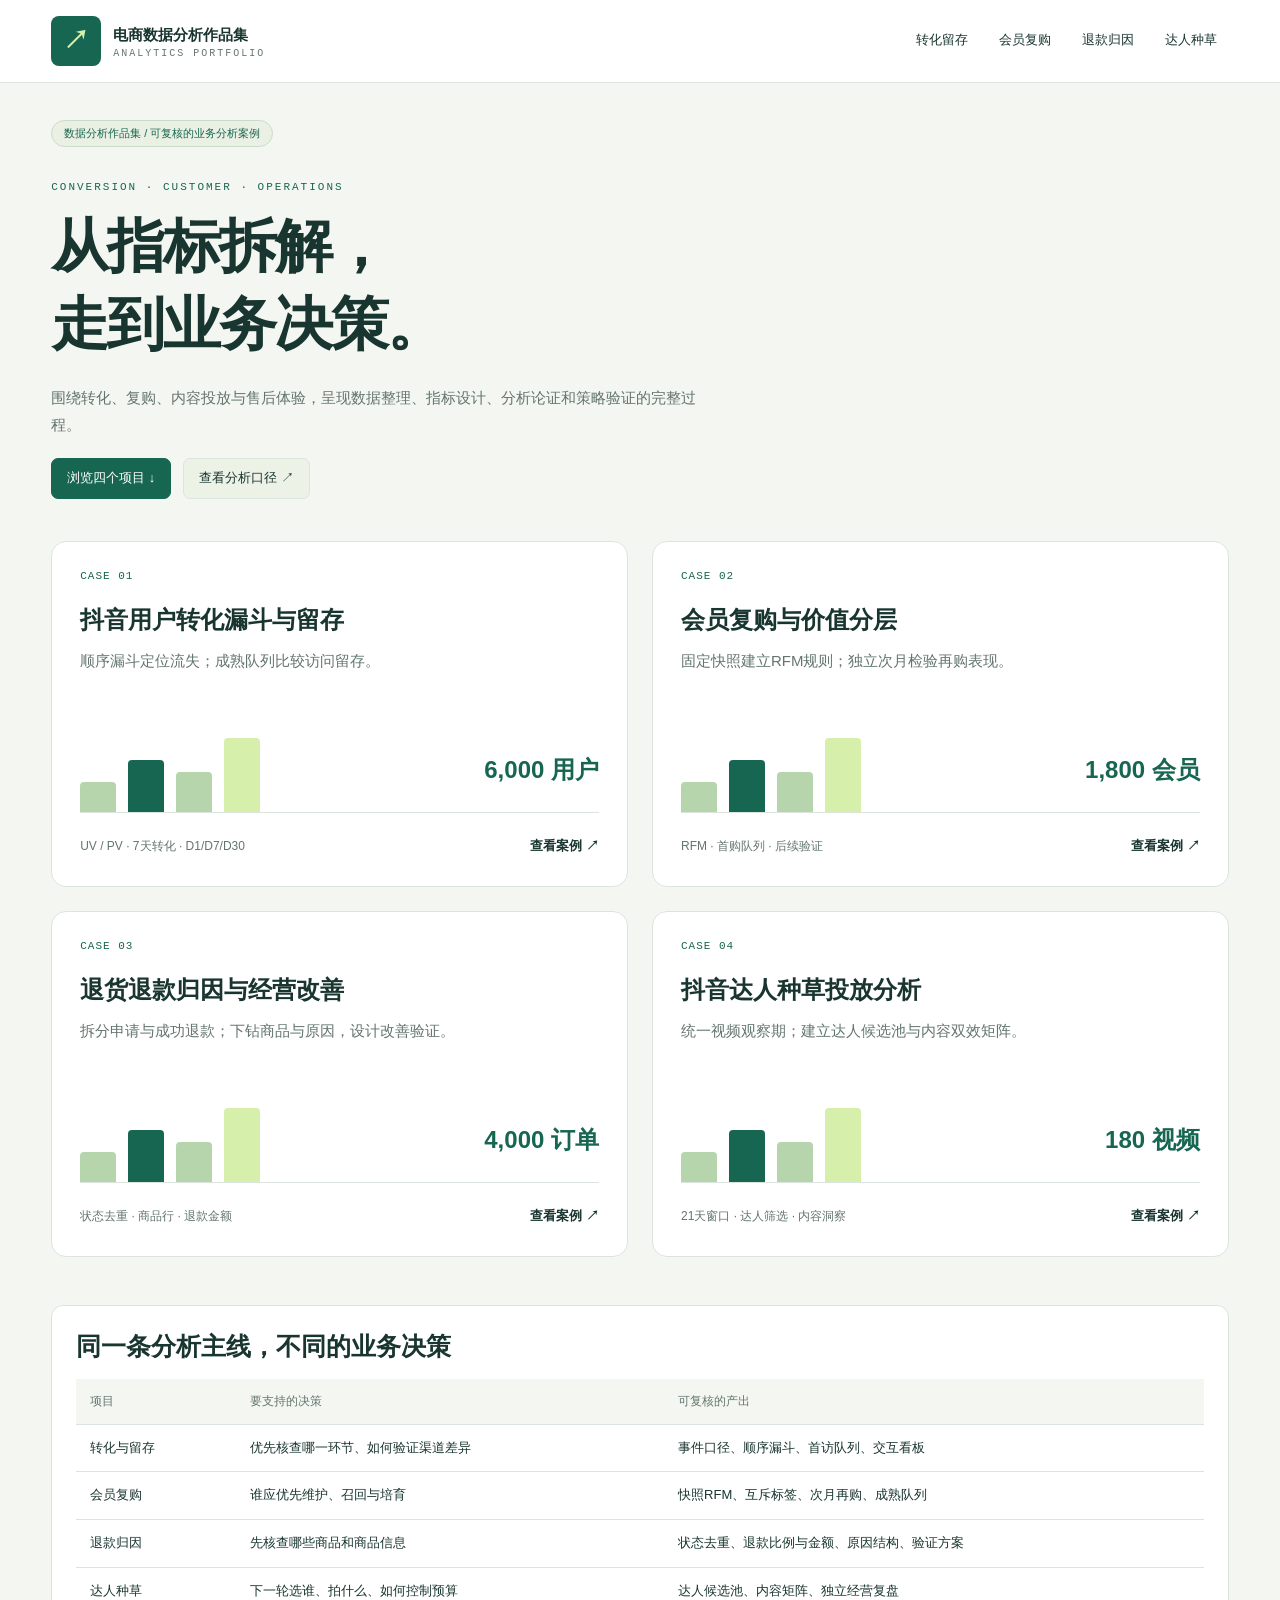
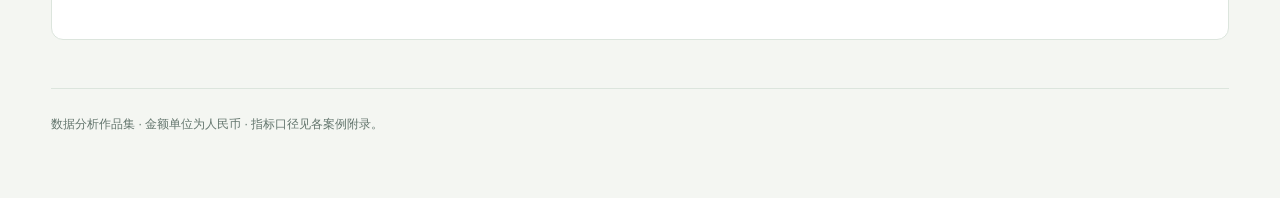
==== commit ac2ee610: "Unify four cases and enrich interactive charts" ====
--- a/index.html
+++ b/index.html
@@ -1 +1 @@
-<!doctype html><html lang="zh-CN"><head><meta charset="utf-8"><meta name="viewport" content="width=device-width,initial-scale=1"><meta name="description" content="电商数据分析作品集：转化留存、会员复购、退款归因与达人投放。"><title>电商数据分析作品集｜业务案例与看板</title><link rel="stylesheet" href="style.css"></head><body><header><a class="brand" href="index.html"><b>↗</b><span>电商数据分析作品集<small>ANALYTICS PORTFOLIO</small></span></a><nav><a class="" href="funnel.html">转化留存</a><a class="" href="members.html">会员复购</a><a class="" href="refunds.html">退款归因</a></nav></header><main><div class="badge">数据分析作品集 / 可复核的业务分析案例</div><section class="hero hub-hero"><div><div class="eyebrow">CONVERSION · CUSTOMER · OPERATIONS</div><h1>从指标拆解，<br>走到业务决策。</h1><p>围绕转化、复购、内容投放与售后体验，呈现数据整理、指标设计、分析论证和策略验证的完整过程。</p><div class="actions"><a class="btn" href="#projects">浏览四个项目 ↓</a><a class="download" href="metric-definitions.md">查看分析口径 ↗</a></div></div></section><section id="projects" class="project-grid"><a class="project" href="funnel.html"><div class="project-top"><span>CASE 01</span><span>模拟数据演示</span></div><h2>抖音用户转化漏斗与留存</h2><p>顺序漏斗定位流失；成熟队列比较访问留存。</p><div class="mini-viz"><i style="height:36%"></i><i style="height:62%"></i><i style="height:48%"></i><i style="height:88%"></i><strong>6,000 用户</strong></div><div class="project-foot"><small>UV / PV · 7天转化 · D1/D7/D30</small><b>查看案例 ↗</b></div></a><a class="project" href="members.html"><div class="project-top"><span>CASE 02</span><span>模拟数据演示</span></div><h2>会员复购与价值分层</h2><p>固定快照建立RFM规则；独立次月检验再购表现。</p><div class="mini-viz"><i style="height:36%"></i><i style="height:62%"></i><i style="height:48%"></i><i style="height:88%"></i><strong>1,800 会员</strong></div><div class="project-foot"><small>RFM · 首购队列 · 后续验证</small><b>查看案例 ↗</b></div></a><a class="project" href="refunds.html"><div class="project-top"><span>CASE 03</span><span>模拟数据演示</span></div><h2>退货退款归因与经营改善</h2><p>拆分申请与成功退款；下钻商品与原因，设计改善验证。</p><div class="mini-viz"><i style="height:36%"></i><i style="height:62%"></i><i style="height:48%"></i><i style="height:88%"></i><strong>4,000 订单</strong></div><div class="project-foot"><small>状态去重 · 商品行 · 退款金额</small><b>查看案例 ↗</b></div></a><a class="project" href="https://oi-ctfsky.github.io/outdoor-seeding-analysis/"><div class="project-top"><span>CASE 04</span><span>学习资料分析</span></div><h2>抖音达人种草投放分析</h2><p>统一视频观察期；建立达人候选池与内容双效矩阵。</p><div class="mini-viz"><i style="height:36%"></i><i style="height:62%"></i><i style="height:48%"></i><i style="height:88%"></i><strong>180 视频</strong></div><div class="project-foot"><small>21天窗口 · 达人筛选 · 内容洞察</small><b>查看案例 ↗</b></div></a></section><section class="section panel"><h2>同一条分析主线，不同的业务决策</h2><div class="table-wrap"><table><thead><tr><th>项目</th><th>要支持的决策</th><th>可复核的产出</th></tr></thead><tbody><tr><td>转化与留存</td><td>优先核查哪一环节、如何验证渠道差异</td><td>事件口径、顺序漏斗、首访队列、交互看板</td></tr><tr><td>会员复购</td><td>谁应优先维护、召回与培育</td><td>快照RFM、互斥标签、次月再购、成熟队列</td></tr><tr><td>退款归因</td><td>先核查哪些商品和商品信息</td><td>状态去重、退款比例与金额、原因结构、验证方案</td></tr><tr><td>达人种草</td><td>下一轮选谁、拍什么、如何控制预算</td><td>达人候选池、内容矩阵、独立经营复盘</td></tr></tbody></table></div></section><footer>数据分析作品集 · 金额单位为人民币 · 指标口径见各案例附录。</footer></main></body></html>+<!doctype html><html lang="zh-CN"><head><meta charset="utf-8"><meta name="viewport" content="width=device-width,initial-scale=1"><meta name="description" content="电商数据分析作品集：转化留存、会员复购、退款归因与达人投放。"><title>电商数据分析作品集｜业务案例与看板</title><link rel="stylesheet" href="style.css"></head><body><header class="unified-header"><a class="brand" href="index.html"><b>↗</b><span>电商数据分析作品集<small>ANALYTICS PORTFOLIO</small></span></a><nav aria-label="项目导航"><a class="" href="funnel.html">转化留存</a><a class="" href="members.html">会员复购</a><a class="" href="refunds.html">退款归因</a><a class="" href="seeding.html">达人种草</a></nav></header><main><div class="badge">数据分析作品集 / 可复核的业务分析案例</div><section class="hero hub-hero"><div><div class="eyebrow">CONVERSION · CUSTOMER · OPERATIONS</div><h1>从指标拆解，<br>走到业务决策。</h1><p>围绕转化、复购、内容投放与售后体验，呈现数据整理、指标设计、分析论证和策略验证的完整过程。</p><div class="actions"><a class="btn" href="#projects">浏览四个项目 ↓</a><a class="download" href="metric-definitions.md">查看分析口径 ↗</a></div></div></section><section id="projects" class="project-grid"><a class="project" href="funnel.html"><div class="project-top"><span>CASE 01</span></div><h2>抖音用户转化漏斗与留存</h2><p>顺序漏斗定位流失；成熟队列比较访问留存。</p><div class="mini-viz"><i style="height:36%"></i><i style="height:62%"></i><i style="height:48%"></i><i style="height:88%"></i><strong>6,000 用户</strong></div><div class="project-foot"><small>UV / PV · 7天转化 · D1/D7/D30</small><b>查看案例 ↗</b></div></a><a class="project" href="members.html"><div class="project-top"><span>CASE 02</span></div><h2>会员复购与价值分层</h2><p>固定快照建立RFM规则；独立次月检验再购表现。</p><div class="mini-viz"><i style="height:36%"></i><i style="height:62%"></i><i style="height:48%"></i><i style="height:88%"></i><strong>1,800 会员</strong></div><div class="project-foot"><small>RFM · 首购队列 · 后续验证</small><b>查看案例 ↗</b></div></a><a class="project" href="refunds.html"><div class="project-top"><span>CASE 03</span></div><h2>退货退款归因与经营改善</h2><p>拆分申请与成功退款；下钻商品与原因，设计改善验证。</p><div class="mini-viz"><i style="height:36%"></i><i style="height:62%"></i><i style="height:48%"></i><i style="height:88%"></i><strong>4,000 订单</strong></div><div class="project-foot"><small>状态去重 · 商品行 · 退款金额</small><b>查看案例 ↗</b></div></a><a class="project" href="seeding.html"><div class="project-top"><span>CASE 04</span></div><h2>抖音达人种草投放分析</h2><p>统一视频观察期；建立达人候选池与内容双效矩阵。</p><div class="mini-viz"><i style="height:36%"></i><i style="height:62%"></i><i style="height:48%"></i><i style="height:88%"></i><strong>180 视频</strong></div><div class="project-foot"><small>21天窗口 · 达人筛选 · 内容洞察</small><b>查看案例 ↗</b></div></a></section><section class="section panel"><h2>同一条分析主线，不同的业务决策</h2><div class="table-wrap"><table><thead><tr><th>项目</th><th>要支持的决策</th><th>可复核的产出</th></tr></thead><tbody><tr><td>转化与留存</td><td>优先核查哪一环节、如何验证渠道差异</td><td>事件口径、顺序漏斗、首访队列、交互看板</td></tr><tr><td>会员复购</td><td>谁应优先维护、召回与培育</td><td>快照RFM、互斥标签、次月再购、成熟队列</td></tr><tr><td>退款归因</td><td>先核查哪些商品和商品信息</td><td>状态去重、退款比例与金额、原因结构、验证方案</td></tr><tr><td>达人种草</td><td>下一轮选谁、拍什么、如何控制预算</td><td>达人候选池、内容矩阵、独立经营复盘</td></tr></tbody></table></div></section><footer>数据分析作品集 · 金额单位为人民币 · 指标口径见各案例附录。</footer></main></body></html>
--- a/style.css
+++ b/style.css
@@ -1,3 +1,4 @@
 :root{--bg:#f4f6f2;--ink:#19352f;--muted:#63756d;--green:#176651;--lime:#d6efab;--line:#dce5dd;--red:#a44335}*{box-sizing:border-box}html{scroll-behavior:smooth}body{margin:0;background:var(--bg);color:var(--ink);font:15px/1.75 'Microsoft YaHei','PingFang SC',sans-serif}a{color:inherit}header{position:sticky;top:0;z-index:10;background:#ffffffef;border-bottom:1px solid var(--line);padding:16px 4vw;display:flex;justify-content:space-between;align-items:center;backdrop-filter:blur(12px)}.brand{display:flex;align-items:center;gap:12px;text-decoration:none;font-weight:700}.brand>b{background:var(--green);color:var(--lime);padding:2px 12px;border-radius:8px;font-size:26px}.brand small{display:block;font:10px monospace;letter-spacing:2px;color:var(--muted)}nav{display:flex;gap:7px}nav a{font-size:13px;text-decoration:none;padding:7px 12px;border-radius:6px}nav a.active,nav a:hover{background:#e3eee4;color:var(--green)}main{max-width:1360px;padding:36px 4vw 60px;margin:auto}h1,h2,h3{line-height:1.35}h1{font-size:clamp(32px,4.3vw,54px);letter-spacing:-2px;margin:14px 0 22px}h2{font-size:25px;margin:0 0 15px}h3{font-size:17px;margin:0 0 12px}p{margin:12px 0}small,.note{font-size:12px;color:var(--muted)}.back{display:block;font-size:12px;color:var(--muted);margin-bottom:20px;text-decoration:none}.badge{font-size:11px;display:inline-block;border:1px solid #c9dcca;border-radius:30px;padding:3px 12px;color:var(--green);background:#eaf0e3}.eyebrow{font:11px monospace;color:var(--green);letter-spacing:2px}.hero{display:grid;grid-template-columns:1.6fr 1fr;gap:60px;padding:40px 0;align-items:center}.hero p{color:var(--muted);max-width:650px}.hero aside{padding:30px;border-radius:16px;background:var(--green);color:#fff}.hero aside span{font-size:12px;letter-spacing:1px;color:var(--lime)}.hero aside p{font-size:20px;line-height:1.7;color:white}.hero aside small{color:#d0e0d8}.actions{display:flex;align-items:center;gap:12px;flex-wrap:wrap;margin-top:20px}.btn,button,.download{font:inherit;border:1px solid var(--line);border-radius:7px;padding:8px 15px;background:white;color:var(--ink);cursor:pointer;text-decoration:none;font-size:13px}.btn{background:var(--green);color:white;border-color:var(--green)}.download{background:#edf2e7}.download:hover,button:hover{border-color:var(--green)}a:focus-visible,button:focus-visible,input:focus-visible,select:focus-visible{outline:3px solid #8bc4a5;outline-offset:3px}.kpis{display:grid;grid-template-columns:repeat(4,1fr);gap:15px;margin:20px 0}.kpi,.panel{background:white;border:1px solid var(--line);border-radius:12px;padding:24px}.kpi span{font-size:13px;color:var(--muted)}.kpi strong{display:block;font-size:31px;line-height:1.8;font-weight:600;letter-spacing:-1px}.kpi small{display:block}.toc{display:flex;gap:25px;flex-wrap:wrap;padding:18px 0;border-block:1px solid var(--line);font-size:13px}.toc a{text-decoration:none}.section{margin:48px 0;scroll-margin-top:100px}.section-head{display:flex;gap:16px;align-items:baseline;border-bottom:1px solid var(--line);margin-bottom:20px}.section-head>span{font:10px monospace;letter-spacing:1px;color:var(--green)}.two{display:grid;grid-template-columns:1fr 1fr;gap:20px}.finding{border-left:3px solid var(--green);padding:16px 24px;margin:20px 0;background:#e9f0e4;border-radius:0 9px 9px 0}.finding b{font-size:14px}.finding p{margin:7px 0}.table-wrap{overflow:auto;max-width:100%}table{border-collapse:collapse;width:100%;font-size:13px}th,td{text-align:left;padding:12px 14px;border-bottom:1px solid var(--line);vertical-align:top}th{font-size:12px;color:var(--muted);background:#f4f7f1;font-weight:500}tr:last-child td{border-bottom:0}td:first-child{font-weight:500}tr:hover td{background:#f5f8f2}.filters{display:flex;align-items:end;gap:12px;flex-wrap:wrap;padding:20px;border:1px solid var(--line);border-radius:12px;background:white}label{display:block;font-size:12px;color:var(--muted)}input,select{display:block;font:inherit;font-size:13px;color:var(--ink);background:white;border:1px solid #cddbd0;padding:9px 10px;border-radius:6px;min-width:140px;margin-top:5px}input[type=search]{min-width:230px}.error{color:var(--red)}.empty{padding:45px;text-align:center;color:var(--muted)}.chart-panel{background:white;border:1px solid var(--line);padding:24px;border-radius:12px;margin:20px 0}.bar-row{display:grid;grid-template-columns:140px 1fr 125px;gap:12px;align-items:center;margin:17px 0;font-size:13px}.bar-track{height:25px;background:#edf3e8;border-radius:4px;overflow:hidden}.bar-track i{display:block;background:var(--green);height:100%;border-radius:4px;min-width:1px}.bar-value{text-align:right;font-variant-numeric:tabular-nums}.bar-row small{display:block}.bar-button{border:0;padding:0;text-align:left;background:transparent;color:var(--green);text-decoration:underline}.drill{border:0;padding:0;background:transparent;color:var(--green);font-size:13px;text-decoration:underline;text-underline-offset:3px}.tag{background:#e8efe2;color:var(--green);border-radius:15px;padding:3px 10px;font-size:11px}.heat{display:block;padding:7px 12px;border-radius:4px;white-space:nowrap;font-variant-numeric:tabular-nums}.pill-tabs{display:flex;gap:6px;margin:15px 0;flex-wrap:wrap}.pill-tabs button.active{color:white;background:var(--green);border-color:var(--green)}details{margin:20px 0}summary{cursor:pointer;color:var(--green);font-size:14px}.pager{display:flex;gap:15px;align-items:center;margin:15px 0}.project-grid{display:grid;grid-template-columns:1fr 1fr;gap:24px;scroll-margin-top:100px}.project{display:block;text-decoration:none;background:white;border:1px solid var(--line);border-radius:15px;padding:28px;transition:transform .15s,box-shadow .15s}.project:hover{transform:translateY(-3px);box-shadow:0 10px 25px #21442c12}.project-top,.project-foot{display:flex;justify-content:space-between;gap:12px;align-items:center}.project-top{font:11px monospace;color:var(--green);letter-spacing:1px}.project h2{margin:22px 0 12px;font-size:24px}.project p{color:var(--muted);min-height:50px}.project-foot b{font-size:13px;white-space:nowrap}.mini-viz{display:flex;gap:12px;height:100px;align-items:end;padding:15px 0 0;margin:15px 0 22px;border-bottom:1px solid var(--line)}.mini-viz i{width:36px;background:#b7d5ad;border-radius:4px 4px 0 0}.mini-viz i:nth-child(2){background:var(--green)}.mini-viz i:nth-child(4){background:var(--lime)}.mini-viz strong{margin-left:auto;align-self:center;font-size:24px;color:var(--green)}footer{padding-top:25px;border-top:1px solid var(--line);font-size:12px;color:var(--muted)}#detail{scroll-margin-top:100px}#detail:empty{display:none}.negative{color:var(--red)}@media(max-width:900px){.hero{grid-template-columns:1fr;gap:20px}.hero aside p{font-size:17px}.kpis{grid-template-columns:1fr 1fr}.two{grid-template-columns:1fr}header{align-items:start;gap:10px}.brand small{display:none}.brand{font-size:13px}nav a{padding:5px;font-size:12px}.project-grid{gap:14px}.project{padding:20px}.project h2{font-size:21px}.project-foot{align-items:start;flex-direction:column}}@media(max-width:600px){main{padding:25px 16px}.hero{padding:25px 0}.hero aside{padding:22px}.project-grid{grid-template-columns:1fr}.kpi,.panel,.chart-panel{padding:17px}.kpi strong{font-size:24px}.kpis{gap:9px}.section-head{display:block}.section-head h2{font-size:22px;margin-top:8px}.bar-row{grid-template-columns:100px 1fr 90px;gap:8px;font-size:12px}.toc{gap:15px}.brand>b{font-size:18px;padding:3px 8px}nav{gap:2px}.filters input,.filters select{min-width:120px}.filters{padding:15px}.hub-hero h1{font-size:39px}.section{margin:36px 0}th,td{padding:10px;white-space:nowrap}}@media print{header,.toc,.actions,.filters,button,.back{display:none!important}body{background:white;font-size:11px}main{padding:0;max-width:none}.hero{gap:20px;grid-template-columns:1.3fr 1fr;padding:10px 0}h1{font-size:30px}.hero aside p{font-size:14px}.hero aside{background:#edf2e7;color:#19352f}.hero aside p,.hero aside small{color:#19352f}.section{margin:22px 0}.panel,.chart-panel,.finding{break-inside:avoid}.kpi{padding:12px}.kpi strong{font-size:23px}table{font-size:10px}th,td{padding:7px}a{text-decoration:none}.two{grid-template-columns:1fr}.kpis{grid-template-columns:repeat(4,1fr)}}
 
 .hub-hero{grid-template-columns:1fr;max-width:950px;padding:34px 0 42px}.hub-hero h1{font-size:clamp(34px,4.6vw,58px)}
+.svg-frame{width:100%;overflow-x:auto}.svg-frame svg{display:block;width:100%;min-width:530px;height:auto;max-height:390px}.axis-label{font:12px 'Microsoft YaHei',sans-serif;fill:#63756d}.viz-legend{display:flex;justify-content:center;gap:18px;flex-wrap:wrap;font-size:12px;color:#63756d;margin:10px 0}.viz-legend i{display:inline-block;width:10px;height:10px;border-radius:3px;margin-right:6px}.viz-point{cursor:pointer;transition:opacity .15s}.viz-point:hover,.viz-point:focus{opacity:1;stroke:#19352f;stroke-width:2;outline:none}.case-toolbar{display:flex;justify-content:space-between;align-items:center;gap:15px;padding:12px 15px;background:white;border:1px solid var(--line);border-radius:10px;margin:0 0 28px}.case-toolbar nav{display:flex;gap:5px;flex-wrap:wrap}.case-toolbar nav a{padding:7px 12px;text-decoration:none;border-radius:6px;background:#edf3e8;color:var(--green);font-size:13px}.case-toolbar>div{display:flex;align-items:center;gap:12px}.case-toolbar>div>a{font-size:12px;color:var(--muted)}.unified-header nav{flex-wrap:wrap}.unified-header .brand{flex-shrink:0}.unified-header{min-height:78px}.project-top:empty{display:none}@media(max-width:700px){.unified-header{flex-wrap:wrap;gap:10px;padding:12px 16px}.unified-header>nav{width:100%;justify-content:space-between}.unified-header>nav a{padding:5px 10px}.case-toolbar{align-items:start;flex-direction:column;gap:9px;padding:12px}.case-toolbar nav a{padding:6px 10px}.case-toolbar>div{width:100%;justify-content:space-between}.svg-frame svg{min-width:490px}}@media print{.case-toolbar{display:none!important}.svg-frame svg{min-width:0;max-height:260px}.viz-legend{font-size:10px}}
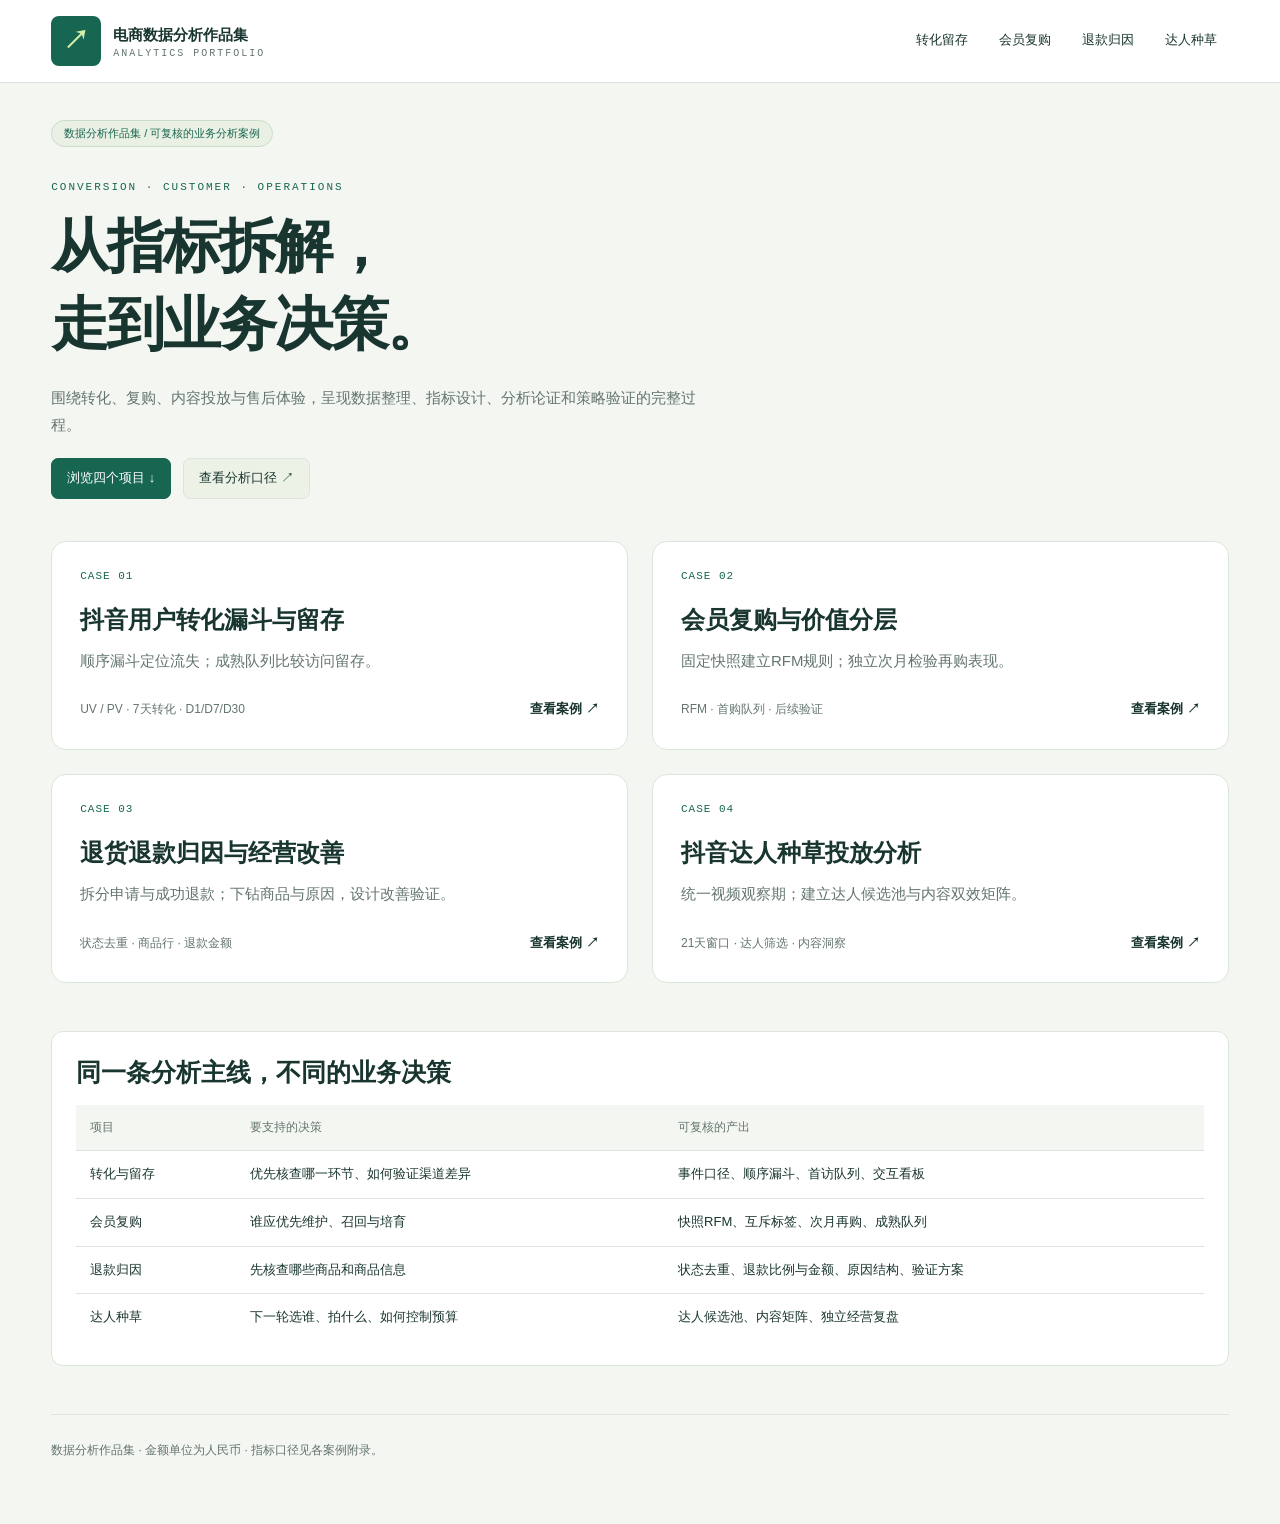
==== commit 668816de: "Move sample context into projects and simplify hub" ====
--- a/index.html
+++ b/index.html
@@ -1 +1 @@
-<!doctype html><html lang="zh-CN"><head><meta charset="utf-8"><meta name="viewport" content="width=device-width,initial-scale=1"><meta name="description" content="电商数据分析作品集：转化留存、会员复购、退款归因与达人投放。"><title>电商数据分析作品集｜业务案例与看板</title><link rel="stylesheet" href="style.css"></head><body><header class="unified-header"><a class="brand" href="index.html"><b>↗</b><span>电商数据分析作品集<small>ANALYTICS PORTFOLIO</small></span></a><nav aria-label="项目导航"><a class="" href="funnel.html">转化留存</a><a class="" href="members.html">会员复购</a><a class="" href="refunds.html">退款归因</a><a class="" href="seeding.html">达人种草</a></nav></header><main><div class="badge">数据分析作品集 / 可复核的业务分析案例</div><section class="hero hub-hero"><div><div class="eyebrow">CONVERSION · CUSTOMER · OPERATIONS</div><h1>从指标拆解，<br>走到业务决策。</h1><p>围绕转化、复购、内容投放与售后体验，呈现数据整理、指标设计、分析论证和策略验证的完整过程。</p><div class="actions"><a class="btn" href="#projects">浏览四个项目 ↓</a><a class="download" href="metric-definitions.md">查看分析口径 ↗</a></div></div></section><section id="projects" class="project-grid"><a class="project" href="funnel.html"><div class="project-top"><span>CASE 01</span></div><h2>抖音用户转化漏斗与留存</h2><p>顺序漏斗定位流失；成熟队列比较访问留存。</p><div class="mini-viz"><i style="height:36%"></i><i style="height:62%"></i><i style="height:48%"></i><i style="height:88%"></i><strong>6,000 用户</strong></div><div class="project-foot"><small>UV / PV · 7天转化 · D1/D7/D30</small><b>查看案例 ↗</b></div></a><a class="project" href="members.html"><div class="project-top"><span>CASE 02</span></div><h2>会员复购与价值分层</h2><p>固定快照建立RFM规则；独立次月检验再购表现。</p><div class="mini-viz"><i style="height:36%"></i><i style="height:62%"></i><i style="height:48%"></i><i style="height:88%"></i><strong>1,800 会员</strong></div><div class="project-foot"><small>RFM · 首购队列 · 后续验证</small><b>查看案例 ↗</b></div></a><a class="project" href="refunds.html"><div class="project-top"><span>CASE 03</span></div><h2>退货退款归因与经营改善</h2><p>拆分申请与成功退款；下钻商品与原因，设计改善验证。</p><div class="mini-viz"><i style="height:36%"></i><i style="height:62%"></i><i style="height:48%"></i><i style="height:88%"></i><strong>4,000 订单</strong></div><div class="project-foot"><small>状态去重 · 商品行 · 退款金额</small><b>查看案例 ↗</b></div></a><a class="project" href="seeding.html"><div class="project-top"><span>CASE 04</span></div><h2>抖音达人种草投放分析</h2><p>统一视频观察期；建立达人候选池与内容双效矩阵。</p><div class="mini-viz"><i style="height:36%"></i><i style="height:62%"></i><i style="height:48%"></i><i style="height:88%"></i><strong>180 视频</strong></div><div class="project-foot"><small>21天窗口 · 达人筛选 · 内容洞察</small><b>查看案例 ↗</b></div></a></section><section class="section panel"><h2>同一条分析主线，不同的业务决策</h2><div class="table-wrap"><table><thead><tr><th>项目</th><th>要支持的决策</th><th>可复核的产出</th></tr></thead><tbody><tr><td>转化与留存</td><td>优先核查哪一环节、如何验证渠道差异</td><td>事件口径、顺序漏斗、首访队列、交互看板</td></tr><tr><td>会员复购</td><td>谁应优先维护、召回与培育</td><td>快照RFM、互斥标签、次月再购、成熟队列</td></tr><tr><td>退款归因</td><td>先核查哪些商品和商品信息</td><td>状态去重、退款比例与金额、原因结构、验证方案</td></tr><tr><td>达人种草</td><td>下一轮选谁、拍什么、如何控制预算</td><td>达人候选池、内容矩阵、独立经营复盘</td></tr></tbody></table></div></section><footer>数据分析作品集 · 金额单位为人民币 · 指标口径见各案例附录。</footer></main></body></html>+<!doctype html><html lang="zh-CN"><head><meta charset="utf-8"><meta name="viewport" content="width=device-width,initial-scale=1"><meta name="description" content="电商数据分析作品集：转化留存、会员复购、退款归因与达人投放。"><title>电商数据分析作品集｜业务案例与看板</title><link rel="stylesheet" href="style.css"></head><body><header class="unified-header"><a class="brand" href="index.html"><b>↗</b><span>电商数据分析作品集<small>ANALYTICS PORTFOLIO</small></span></a><nav aria-label="项目导航"><a class="" href="funnel.html">转化留存</a><a class="" href="members.html">会员复购</a><a class="" href="refunds.html">退款归因</a><a class="" href="seeding.html">达人种草</a></nav></header><main><div class="badge">数据分析作品集 / 可复核的业务分析案例</div><section class="hero hub-hero"><div><div class="eyebrow">CONVERSION · CUSTOMER · OPERATIONS</div><h1>从指标拆解，<br>走到业务决策。</h1><p>围绕转化、复购、内容投放与售后体验，呈现数据整理、指标设计、分析论证和策略验证的完整过程。</p><div class="actions"><a class="btn" href="#projects">浏览四个项目 ↓</a><a class="download" href="metric-definitions.md">查看分析口径 ↗</a></div></div></section><section id="projects" class="project-grid"><a class="project" href="funnel.html"><div class="project-top"><span>CASE 01</span></div><h2>抖音用户转化漏斗与留存</h2><p>顺序漏斗定位流失；成熟队列比较访问留存。</p><div class="project-foot"><small>UV / PV · 7天转化 · D1/D7/D30</small><b>查看案例 ↗</b></div></a><a class="project" href="members.html"><div class="project-top"><span>CASE 02</span></div><h2>会员复购与价值分层</h2><p>固定快照建立RFM规则；独立次月检验再购表现。</p><div class="project-foot"><small>RFM · 首购队列 · 后续验证</small><b>查看案例 ↗</b></div></a><a class="project" href="refunds.html"><div class="project-top"><span>CASE 03</span></div><h2>退货退款归因与经营改善</h2><p>拆分申请与成功退款；下钻商品与原因，设计改善验证。</p><div class="project-foot"><small>状态去重 · 商品行 · 退款金额</small><b>查看案例 ↗</b></div></a><a class="project" href="seeding.html"><div class="project-top"><span>CASE 04</span></div><h2>抖音达人种草投放分析</h2><p>统一视频观察期；建立达人候选池与内容双效矩阵。</p><div class="project-foot"><small>21天窗口 · 达人筛选 · 内容洞察</small><b>查看案例 ↗</b></div></a></section><section class="section panel"><h2>同一条分析主线，不同的业务决策</h2><div class="table-wrap"><table><thead><tr><th>项目</th><th>要支持的决策</th><th>可复核的产出</th></tr></thead><tbody><tr><td>转化与留存</td><td>优先核查哪一环节、如何验证渠道差异</td><td>事件口径、顺序漏斗、首访队列、交互看板</td></tr><tr><td>会员复购</td><td>谁应优先维护、召回与培育</td><td>快照RFM、互斥标签、次月再购、成熟队列</td></tr><tr><td>退款归因</td><td>先核查哪些商品和商品信息</td><td>状态去重、退款比例与金额、原因结构、验证方案</td></tr><tr><td>达人种草</td><td>下一轮选谁、拍什么、如何控制预算</td><td>达人候选池、内容矩阵、独立经营复盘</td></tr></tbody></table></div></section><footer>数据分析作品集 · 金额单位为人民币 · 指标口径见各案例附录。</footer></main></body></html>
--- a/style.css
+++ b/style.css
@@ -2,3 +2,5 @@
 
 .hub-hero{grid-template-columns:1fr;max-width:950px;padding:34px 0 42px}.hub-hero h1{font-size:clamp(34px,4.6vw,58px)}
 .svg-frame{width:100%;overflow-x:auto}.svg-frame svg{display:block;width:100%;min-width:530px;height:auto;max-height:390px}.axis-label{font:12px 'Microsoft YaHei',sans-serif;fill:#63756d}.viz-legend{display:flex;justify-content:center;gap:18px;flex-wrap:wrap;font-size:12px;color:#63756d;margin:10px 0}.viz-legend i{display:inline-block;width:10px;height:10px;border-radius:3px;margin-right:6px}.viz-point{cursor:pointer;transition:opacity .15s}.viz-point:hover,.viz-point:focus{opacity:1;stroke:#19352f;stroke-width:2;outline:none}.case-toolbar{display:flex;justify-content:space-between;align-items:center;gap:15px;padding:12px 15px;background:white;border:1px solid var(--line);border-radius:10px;margin:0 0 28px}.case-toolbar nav{display:flex;gap:5px;flex-wrap:wrap}.case-toolbar nav a{padding:7px 12px;text-decoration:none;border-radius:6px;background:#edf3e8;color:var(--green);font-size:13px}.case-toolbar>div{display:flex;align-items:center;gap:12px}.case-toolbar>div>a{font-size:12px;color:var(--muted)}.unified-header nav{flex-wrap:wrap}.unified-header .brand{flex-shrink:0}.unified-header{min-height:78px}.project-top:empty{display:none}@media(max-width:700px){.unified-header{flex-wrap:wrap;gap:10px;padding:12px 16px}.unified-header>nav{width:100%;justify-content:space-between}.unified-header>nav a{padding:5px 10px}.case-toolbar{align-items:start;flex-direction:column;gap:9px;padding:12px}.case-toolbar nav a{padding:6px 10px}.case-toolbar>div{width:100%;justify-content:space-between}.svg-frame svg{min-width:490px}}@media print{.case-toolbar{display:none!important}.svg-frame svg{min-width:0;max-height:260px}.viz-legend{font-size:10px}}
+
+.data-origin{font-size:12px;line-height:1.8;color:#52665d;background:#edf2e9;border:1px solid #dce5d6;padding:12px 16px;border-radius:8px;margin:-10px 0 25px}.data-origin a{color:var(--green);white-space:nowrap}.project-foot{margin-top:24px}.project{padding:28px}.project p{min-height:unset}@media(max-width:600px){.data-origin{padding:10px 12px}.project{padding:22px}}
